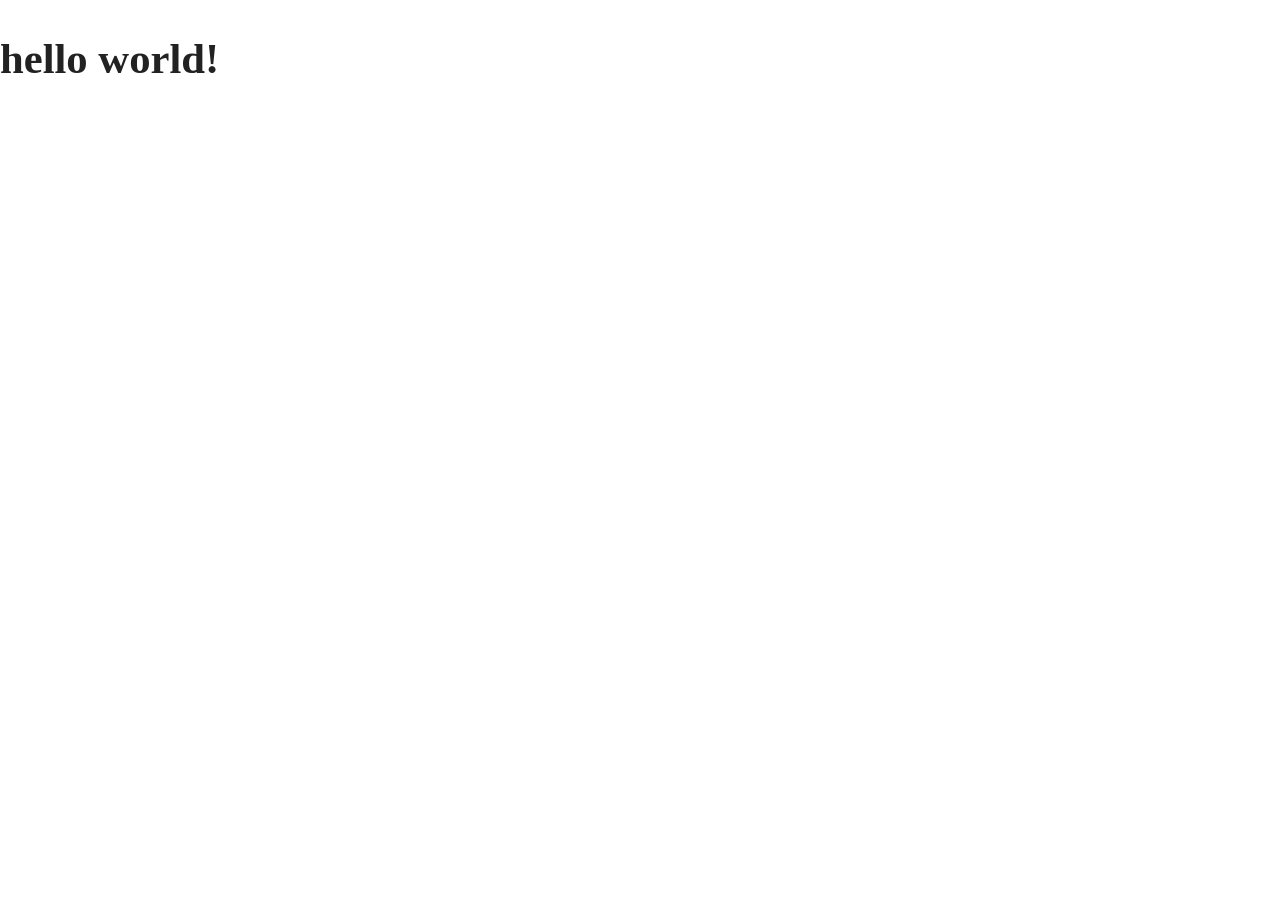
==== index.html @ e500edd0 "Meta update" ====
<!doctype html>
<html class="no-js" lang="en">

<head>
  <meta charset="utf-8"/>
  <title>ENAversary Party</title>
  <meta name="description" content="You are invited to an anniversary party for Joel G's ENA Webseries!"/>
  <meta name="viewport" content="width=device-width, initial-scale=1, minimum-scale=1" />
  
  <!-- Defines preview content that will be displayed when your site is linked on twitter, reddit, etc-->
  <meta name="robots" content="index,follow" />
  <meta property="og:title" content="ENAversary Party Invitation"/>
  <meta property="og:type" content="Article"/>
  <meta property="og:url" content="https://github.com/enaversary-party">
  <meta property="og:image" content="https://static.wixstatic.com/media/b48361_69ef298942704948a4c762600ad90f38~mv2.png/v1/fill/w_690,h_526,al_c,q_90,usm_0.66_1.00_0.01,enc_avif,quality_auto/last-act-logo.png"/>
  <meta name="twitter:card" content="summary" />
  
  <link rel="manifest" href="site.webmanifest"/>
  <link rel="apple-touch-icon" href="icon.png"/>

  <!-- Link to your favicon. Place favicon in the root directory -->
  <link rel="icon" href="./Bubbleicon.png" />
  
  <link rel="stylesheet" href="normalize.css"/>
  <link rel="stylesheet" href="style.css"/>
  <script src="/script.js" defer></script>

  <meta name="theme-color" content="#5860c3"/>
</head>

<body>
  <header></header>
  <main>
    <h1>hello world!</h1>
  </main>
  <footer></footer>
</body>
</html>
---- style.css ----
* {
  margin: 0;
  padding: 0;
}

html {
  color: #222;
  line-height: 1.4;
  font-size: 16pt;
}
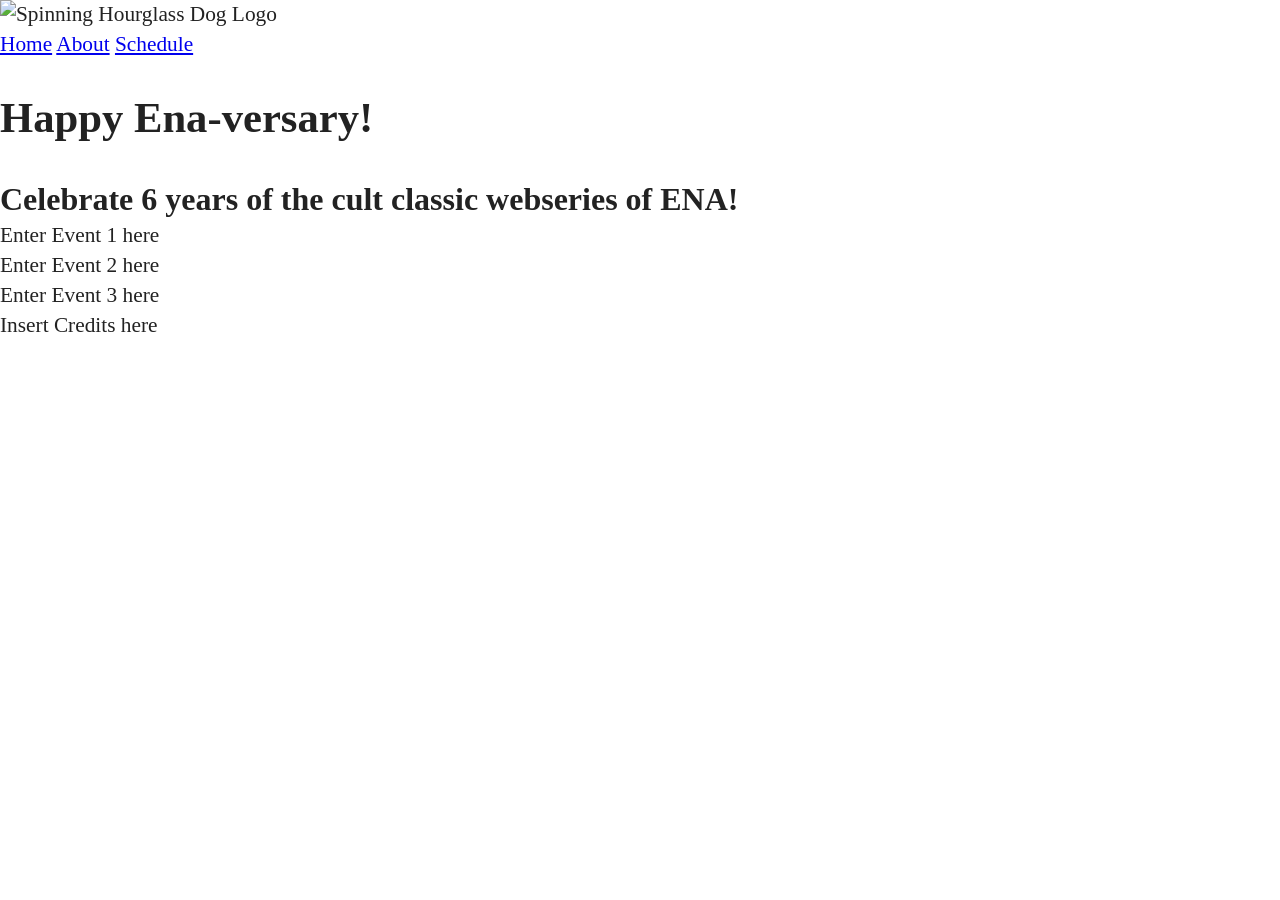
==== commit 4d0d526c: "Update metadata, index information" ====
--- a/index.html
+++ b/index.html
@@ -4,7 +4,7 @@
 <head>
   <meta charset="utf-8"/>
   <title>ENAversary Party</title>
-  <meta name="description" content="You are invited to an anniversary party for Joel G's ENA Webseries!"/>
+  <meta name="description" content="You are invited to a 6th anniversary party for Joel G's ENA Webseries!"/>
   <meta name="viewport" content="width=device-width, initial-scale=1, minimum-scale=1" />
   
   <!-- Defines preview content that will be displayed when your site is linked on twitter, reddit, etc-->
@@ -12,27 +12,65 @@
   <meta property="og:title" content="ENAversary Party Invitation"/>
   <meta property="og:type" content="Article"/>
   <meta property="og:url" content="https://github.com/enaversary-party">
-  <meta property="og:image" content="https://static.wixstatic.com/media/b48361_69ef298942704948a4c762600ad90f38~mv2.png/v1/fill/w_690,h_526,al_c,q_90,usm_0.66_1.00_0.01,enc_avif,quality_auto/last-act-logo.png"/>
+  <meta property="og:image" content="https://statehornet.com/wp-content/uploads/2021/02/Featured-1.png"/>
   <meta name="twitter:card" content="summary" />
   
   <link rel="manifest" href="site.webmanifest"/>
   <link rel="apple-touch-icon" href="icon.png"/>
 
   <!-- Link to your favicon. Place favicon in the root directory -->
-  <link rel="icon" href="./Bubbleicon.png" />
+  <link rel="icon" href="./turronicon.png" />
   
   <link rel="stylesheet" href="normalize.css"/>
   <link rel="stylesheet" href="style.css"/>
   <script src="/script.js" defer></script>
 
-  <meta name="theme-color" content="#5860c3"/>
+  <meta name="theme-color" content="#346bf9"/>
 </head>
 
 <body>
-  <header></header>
+  <header>
+    <nav>
+      <div class="logo">
+        <img src="./assets/hourglass-dog.gif" alt="Spinning Hourglass Dog Logo">
+      </div>
+      <div class="links">
+      <a href="index.html">Home</a>
+      <a href="about.html">About</a>
+      <a href="schedule.html">Schedule</a>
+      </div>
+    </nav>
+  </header>
   <main>
-    <h1>hello world!</h1>
+    <section class="intro">
+      <h1 class="maintitle">
+        Happy Ena-versary!
+      </h1>
+      <h2 class="subtitle">
+        Celebrate 6 years of the cult classic webseries of ENA!
+      </h2>
+    </section>
+    <section class="events">
+      <div class="event-card">
+        <p>
+          Enter Event 1 here
+        </p>
+      </div>
+      <div class="event-card">
+        <p>
+          Enter Event 2 here
+        </p>
+      </div>
+      <div class="event-card">
+        <p>
+          Enter Event 3 here
+        </p>
+      </div>
+    </section>
   </main>
-  <footer></footer>
+  <footer>
+    <p>Insert Credits here</p>
+  </footer>
+</body>
 </body>
 </html>
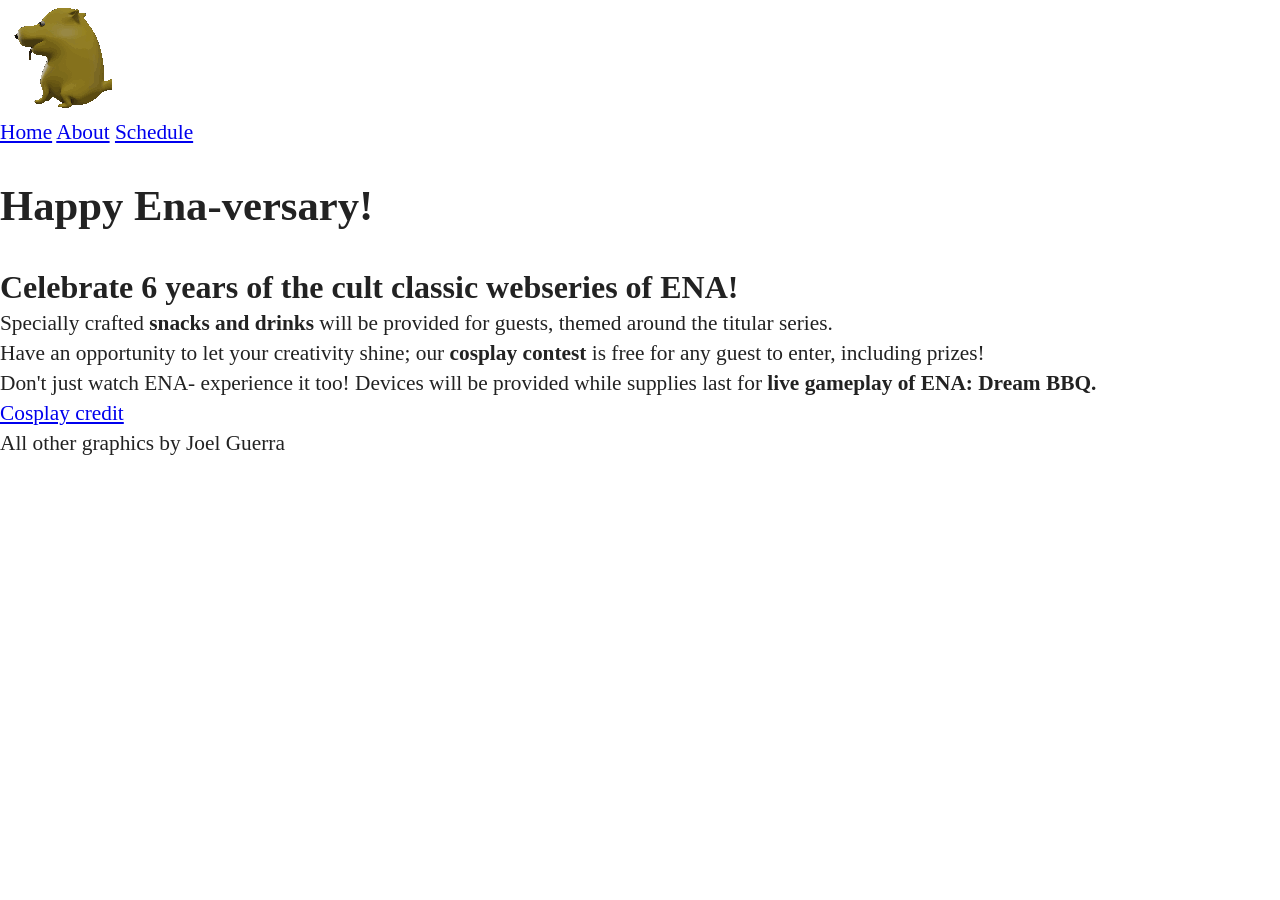
==== commit fabd9408: "google font embed" ====
--- a/index.html
+++ b/index.html
@@ -20,6 +20,10 @@
 
   <!-- Link to your favicon. Place favicon in the root directory -->
   <link rel="icon" href="./turronicon.png" />
+
+  <link rel="preconnect" href="https://fonts.googleapis.com">
+  <link rel="preconnect" href="https://fonts.gstatic.com" crossorigin>
+  <link href="https://fonts.googleapis.com/css2?family=Jersey+25&family=Pixelify+Sans:wght@400..700&display=swap" rel="stylesheet">
   
   <link rel="stylesheet" href="normalize.css"/>
   <link rel="stylesheet" href="style.css"/>
@@ -53,23 +57,24 @@
     <section class="events">
       <div class="event-card">
         <p>
-          Enter Event 1 here
+          Specially crafted <b>snacks and drinks</b> will be provided for guests, themed around the titular series. 
         </p>
       </div>
       <div class="event-card">
         <p>
-          Enter Event 2 here
+          Have an opportunity to let your creativity shine; our <b>cosplay contest</b> is free for any guest to enter, including prizes!
         </p>
       </div>
       <div class="event-card">
         <p>
-          Enter Event 3 here
+          Don't just watch ENA- experience it too! Devices will be provided while supplies last for <b>live gameplay of ENA: Dream BBQ.</b>
         </p>
       </div>
     </section>
   </main>
   <footer>
-    <p>Insert Credits here</p>
+    <p><a href="https://www.reddit.com/r/ENA/comments/1hhksdh/more_ena_cosplay_pics/" target="_blank">Cosplay credit</a></p>
+    <p>All other graphics by Joel Guerra</p>
   </footer>
 </body>
 </body>
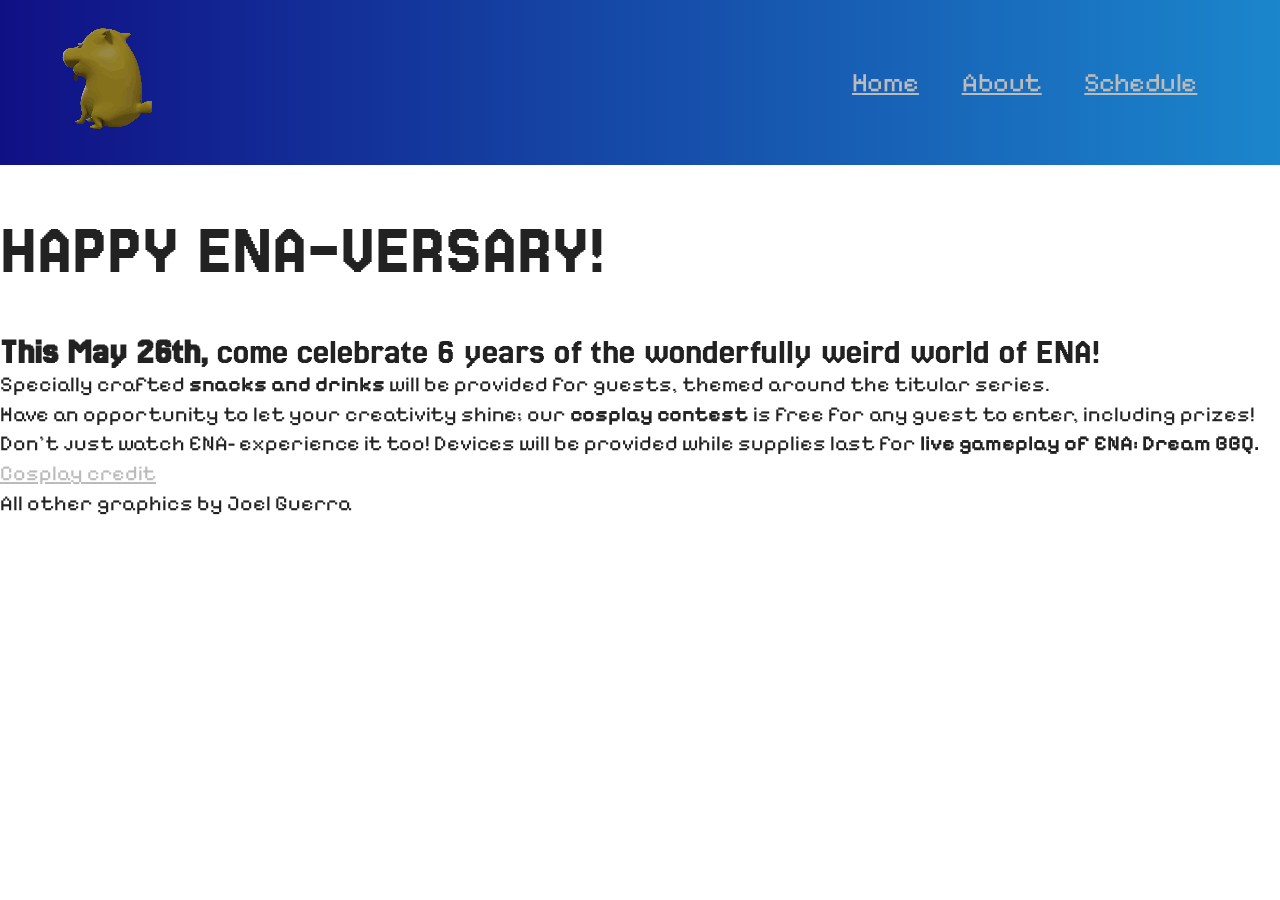
==== commit fb477185: "subtitle fix" ====
--- a/index.html
+++ b/index.html
@@ -51,11 +51,12 @@
         Happy Ena-versary!
       </h1>
       <h2 class="subtitle">
-        Celebrate 6 years of the cult classic webseries of ENA!
+        <strong>This May 26th,</strong> come celebrate 6 years of the wonderfully weird world of ENA!
       </h2>
     </section>
     <section class="events">
       <div class="event-card">
+        
         <p>
           Specially crafted <b>snacks and drinks</b> will be provided for guests, themed around the titular series. 
         </p>
--- a/style.css
+++ b/style.css
@@ -9,7 +9,62 @@
   font-size: 16pt;
 }
 
+h1, h2 {
+  font-family: "Jersey 25", sans-serif;
+  font-weight: 400;
+  font-style: normal;
+}
 
+p, a {
+  font-family: "Pixelify Sans", sans-serif;
+  font-optical-sizing: auto;
+  font-weight: 400;
+  font-style: normal;
+}
 
+.maintitle {
+  font-size: 72px;
+  text-transform: uppercase;
+  line-height: 1;
+}
 
+.subtitle {
+  font-size: 36px;
+  line-height: 1;
+}
 
+header {
+  background: linear-gradient(to right, #101085, #1b86cc);
+  padding: 1rem 0;
+}
+
+nav {
+  display: flex;
+  justify-content: space-between;
+  padding: 0 40px;
+  gap: 2rem;
+}
+
+.links {
+  display: flex;
+  justify-content: center;
+  font-size: 125%;
+  padding: 2rem;
+  gap: 2rem;
+}
+
+a:link {
+  color:#bbbbbb;
+}
+
+a:visited {
+  color: #1b1a16;
+}
+
+a:hover {
+  color:  #f8f9fc;
+}
+
+a:active {
+  color: #ffe900;
+}
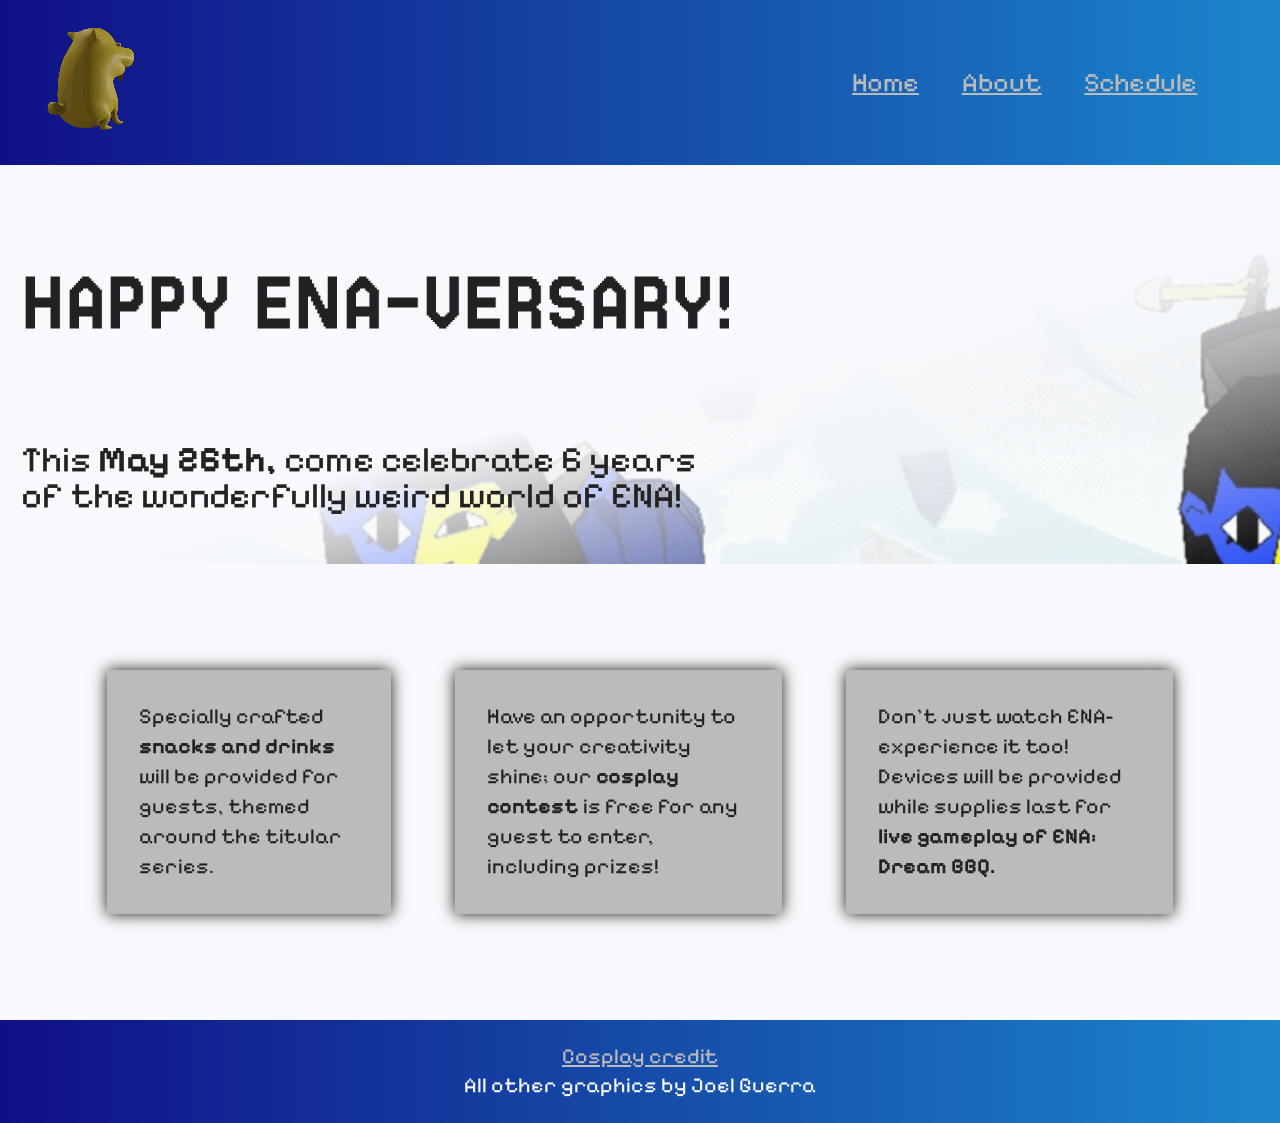
==== commit 056f0e7a: "h2 to p for subtitle" ====
--- a/index.html
+++ b/index.html
@@ -50,8 +50,8 @@
       <h1 class="maintitle">
         Happy Ena-versary!
       </h1>
-      <h2 class="subtitle">
-        <strong>This May 26th,</strong> come celebrate 6 years of the wonderfully weird world of ENA!
+      <p class="subtitle">
+        This <strong>May 26th,</strong> come celebrate 6 years of the wonderfully weird world of ENA!
       </h2>
     </section>
     <section class="events">
--- a/style.css
+++ b/style.css
@@ -4,6 +4,7 @@
 }
 
 html {
+  background-color: #f8f9fc;
   color: #222;
   line-height: 1.4;
   font-size: 16pt;
@@ -22,15 +23,26 @@
   font-style: normal;
 }
 
+.intro {
+  width: auto;
+  height: 16rem;
+  background-image: linear-gradient(to bottom right, rgb(248, 249, 252), rgb(248, 249, 252),  rgba(0, 0, 0, 0)), url("./assets/background-ena.gif");
+}
+
 .maintitle {
-  font-size: 72px;
+  font-size: 400%;
   text-transform: uppercase;
-  line-height: 1;
+  padding: 1rem;
+  flex-wrap: wrap
+  margin: 0;
+  -webkit-text-stroke: 1px #f8f9fc;
 }
 
 .subtitle {
   font-size: 36px;
   line-height: 1;
+  padding: 0 1rem;
+  max-width: 700px;
 }
 
 header {
@@ -53,6 +65,20 @@
   gap: 2rem;
 }
 
+.events {
+  display: flex;
+  justify-content: center;
+  gap: 3rem;
+  padding: 5rem;
+}
+
+.event-card {
+  background: #bbbbbb;
+  padding: 1.5rem;
+  max-width: 15rem;
+  box-shadow: 0 0 15px #1b1a16;
+}
+
 a:link {
   color:#bbbbbb;
 }
@@ -68,3 +94,11 @@
 a:active {
   color: #ffe900;
 }
+
+footer {
+  background: linear-gradient(to right, #101085, #1b86cc);
+  padding: 1rem;
+  color: #f8f9fc;
+  display: grid;
+  text-align: center;
+}
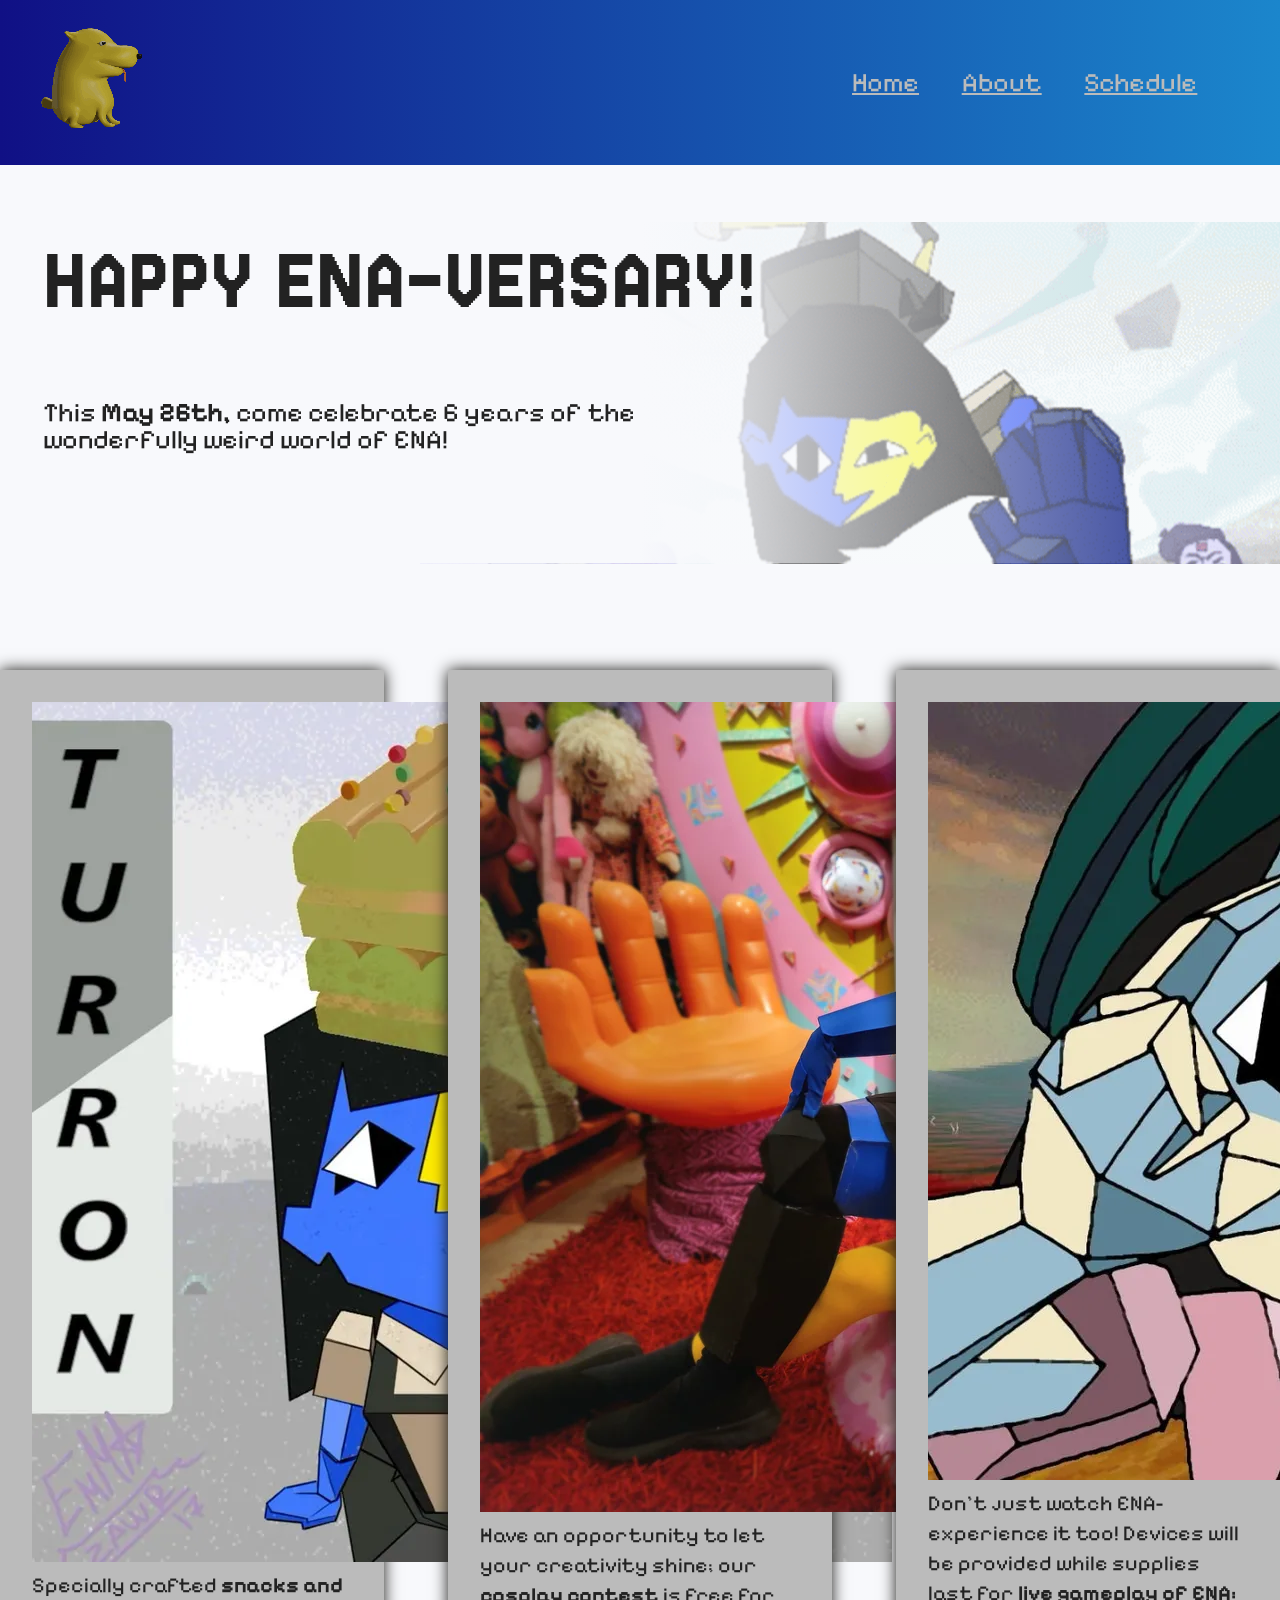
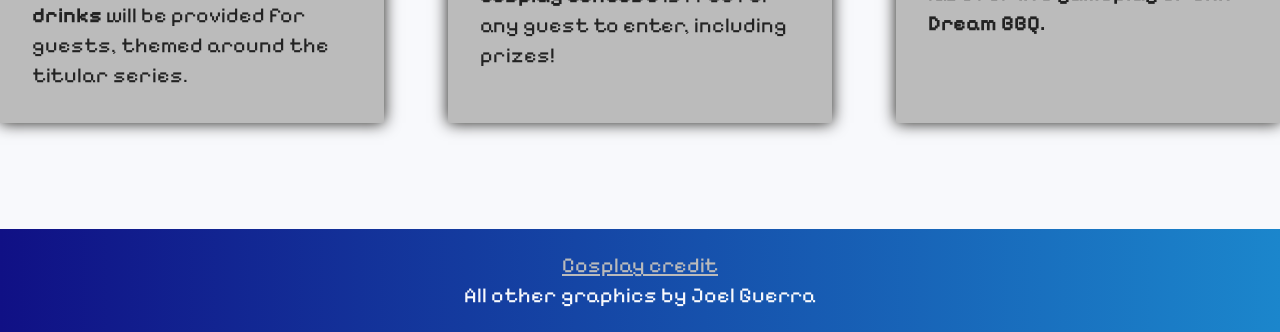
==== commit a87ffdcb: "Add event images to index.html" ====
--- a/index.html
+++ b/index.html
@@ -56,17 +56,19 @@
     </section>
     <section class="events">
       <div class="event-card">
-        
+        <img src="./assets/food-card.webp" alt="Food card art">
         <p>
           Specially crafted <b>snacks and drinks</b> will be provided for guests, themed around the titular series. 
         </p>
       </div>
       <div class="event-card">
+        <img src="./assets/cosplay-card.webp" alt="Cosplay card art">
         <p>
           Have an opportunity to let your creativity shine; our <b>cosplay contest</b> is free for any guest to enter, including prizes!
         </p>
       </div>
       <div class="event-card">
+        <img src="./assets/game-card.webp" alt="Dream BBQ card art">
         <p>
           Don't just watch ENA- experience it too! Devices will be provided while supplies last for <b>live gameplay of ENA: Dream BBQ.</b>
         </p>
--- a/style.css
+++ b/style.css
@@ -26,23 +26,24 @@
 .intro {
   width: auto;
   height: 16rem;
-  background-image: linear-gradient(to bottom right, rgb(248, 249, 252), rgb(248, 249, 252),  rgba(0, 0, 0, 0)), url("./assets/background-ena.gif");
+  background-image: linear-gradient(to right, rgb(248, 249, 252), rgb(248, 249, 252),  rgba(0, 0, 0, 0)), url("./assets/background-ena.gif");
+  background-repeat: no-repeat;
+  background-position: right;
 }
 
 .maintitle {
   font-size: 400%;
   text-transform: uppercase;
-  padding: 1rem;
+  padding: 0 2rem;
   flex-wrap: wrap
-  margin: 0;
-  -webkit-text-stroke: 1px #f8f9fc;
 }
 
 .subtitle {
-  font-size: 36px;
+  font-size: 125%;
   line-height: 1;
-  padding: 0 1rem;
+  padding: 0 2rem;
   max-width: 700px;
+  flex-wrap: wrap;
 }
 
 header {
@@ -79,6 +80,35 @@
   box-shadow: 0 0 15px #1b1a16;
 }
 
+.ena-section {
+  display: flex;
+  gap: 2rem;
+  padding: 1rem;
+  justify-content: space-around;
+}
+
+.ena-card {
+  background: #bbbbbb;
+  padding: 1rem;
+  margin: 2rem 0;
+  box-shadow: 0 0 15px #1b1a16;
+}
+
+.schedule {
+  margin: 1rem;
+  height: 500px;
+  width: 20rem;
+  display: grid;
+  grid-template: 1fr 1fr 1fr 1fr / 1fr 2fr;
+}
+
+.item {
+  margin: 1rem;
+  font-family: "Jersey 25", sans-serif;
+  font-weight: 400;
+  font-style: normal;
+}
+
 a:link {
   color:#bbbbbb;
 }
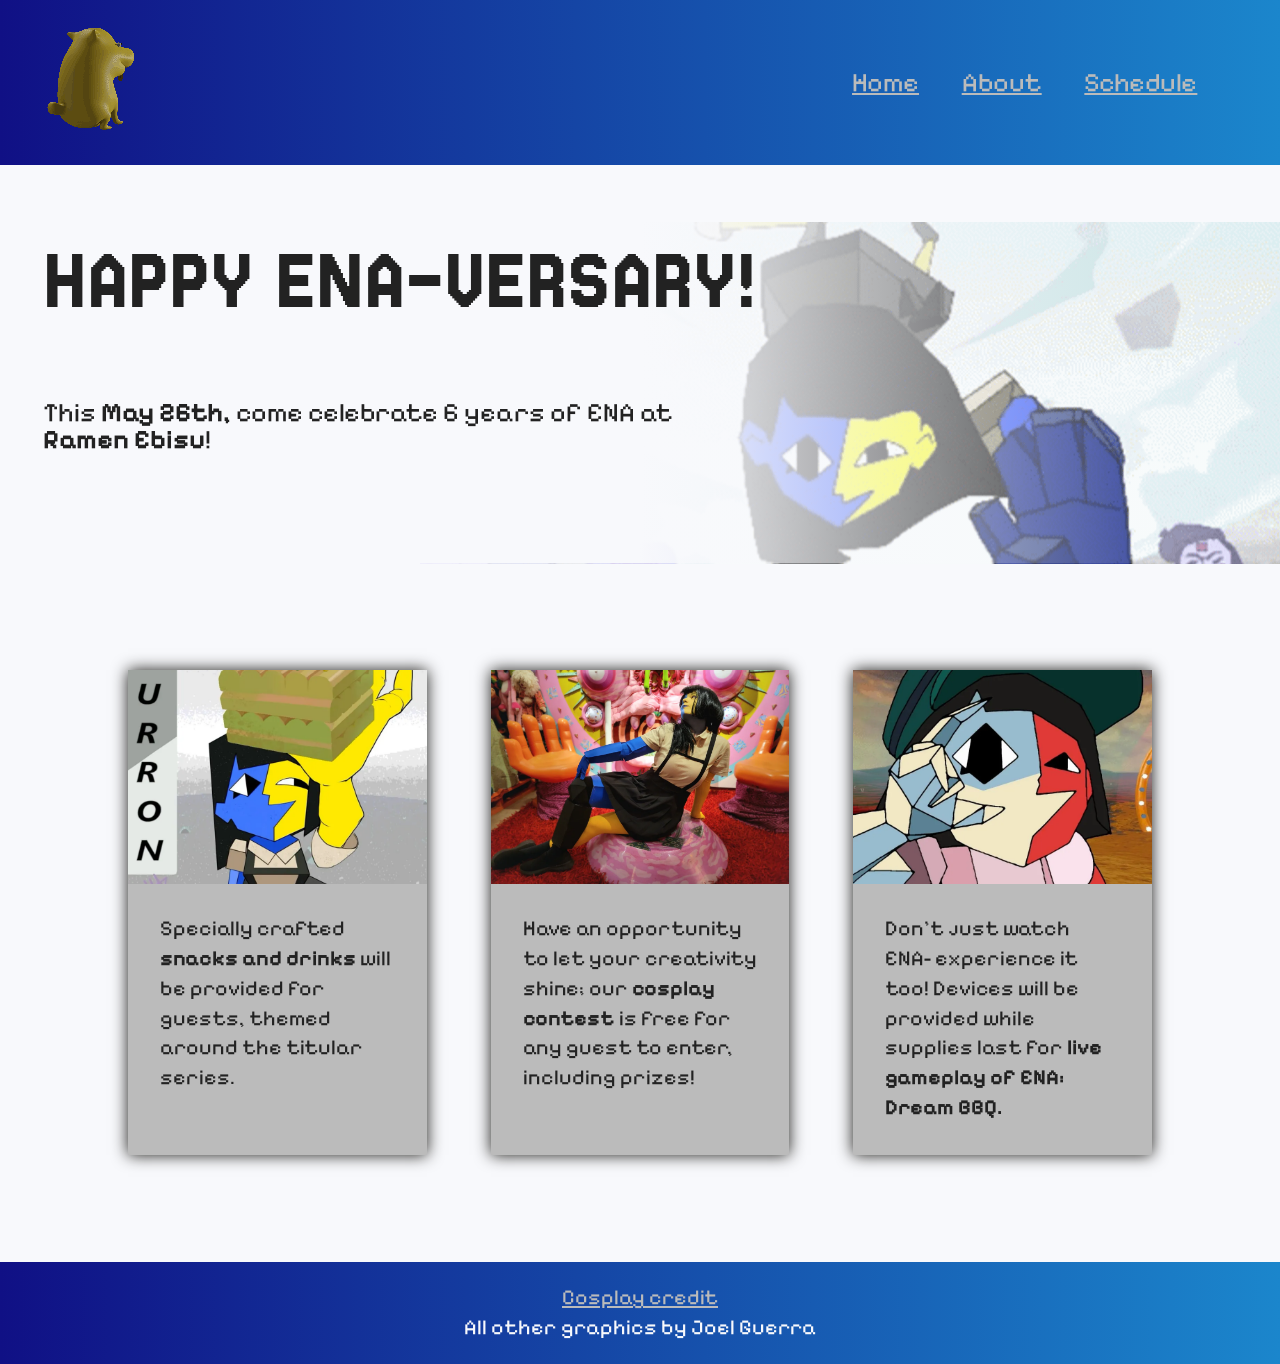
==== commit ba862d82: "Update event description for ENA anniversary" ====
--- a/index.html
+++ b/index.html
@@ -51,7 +51,7 @@
         Happy Ena-versary!
       </h1>
       <p class="subtitle">
-        This <strong>May 26th,</strong> come celebrate 6 years of the wonderfully weird world of ENA!
+        This <strong>May 26th,</strong> come celebrate 6 years of ENA at <strong>Ramen Ebisu</strong>!
       </h2>
     </section>
     <section class="events">
--- a/style.css
+++ b/style.css
@@ -76,15 +76,23 @@
 .event-card {
   background: #bbbbbb;
   padding: 1.5rem;
-  max-width: 15rem;
+  max-width: 11rem;
   box-shadow: 0 0 15px #1b1a16;
+}
+
+.events img {
+  height: auto;
+  min-width: 14rem;
+  max-height: 10rem;
+  object-fit: cover;
+  margin: -1.5rem -1.5rem 1rem;
 }
 
 .ena-section {
   display: flex;
   gap: 2rem;
   padding: 1rem;
-  justify-content: space-around;
+  justify-content: space-between;
 }
 
 .ena-card {
@@ -94,21 +102,50 @@
   box-shadow: 0 0 15px #1b1a16;
 }
 
+.schedule-title {
+  display: flex;
+  justify-content: center;
+  font-size: 300%;
+  padding: 0rem 5rem;
+  text-decoration: underline;
+  text-decoration-style: dashed;
+  text-underline-offset: 8px;
+}
+
 .schedule {
-  margin: 1rem;
-  height: 500px;
+  display: flex;
+  justify-content: space-evenly;
+}
+
+.schedule-list {
+  font-size: 125%;
+  height: 28rem;
   width: 20rem;
   display: grid;
-  grid-template: 1fr 1fr 1fr 1fr / 1fr 2fr;
+  grid-template: 1fr 1fr 1fr 1fr /1fr 2fr;
+}
+
+.schedule-image img {
+  max-width: 20rem;
+  height: 30rem;
+  object-fit: cover;
+}
+
+.time {
+  margin: 1rem 1rem 1rem 1rem;
+  font-family: "Jersey 25", sans-serif;
+  font-weight: 400;
+  font-style: normal;
+  font-size: 150%;
 }
 
 .item {
-  margin: 1rem;
-  font-family: "Jersey 25", sans-serif;
+margin: 1rem 1rem 1rem 1rem;
+  font-family: "Pixelify Sans", sans-serif;
   font-weight: 400;
   font-style: normal;
 }
-
+  
 a:link {
   color:#bbbbbb;
 }
